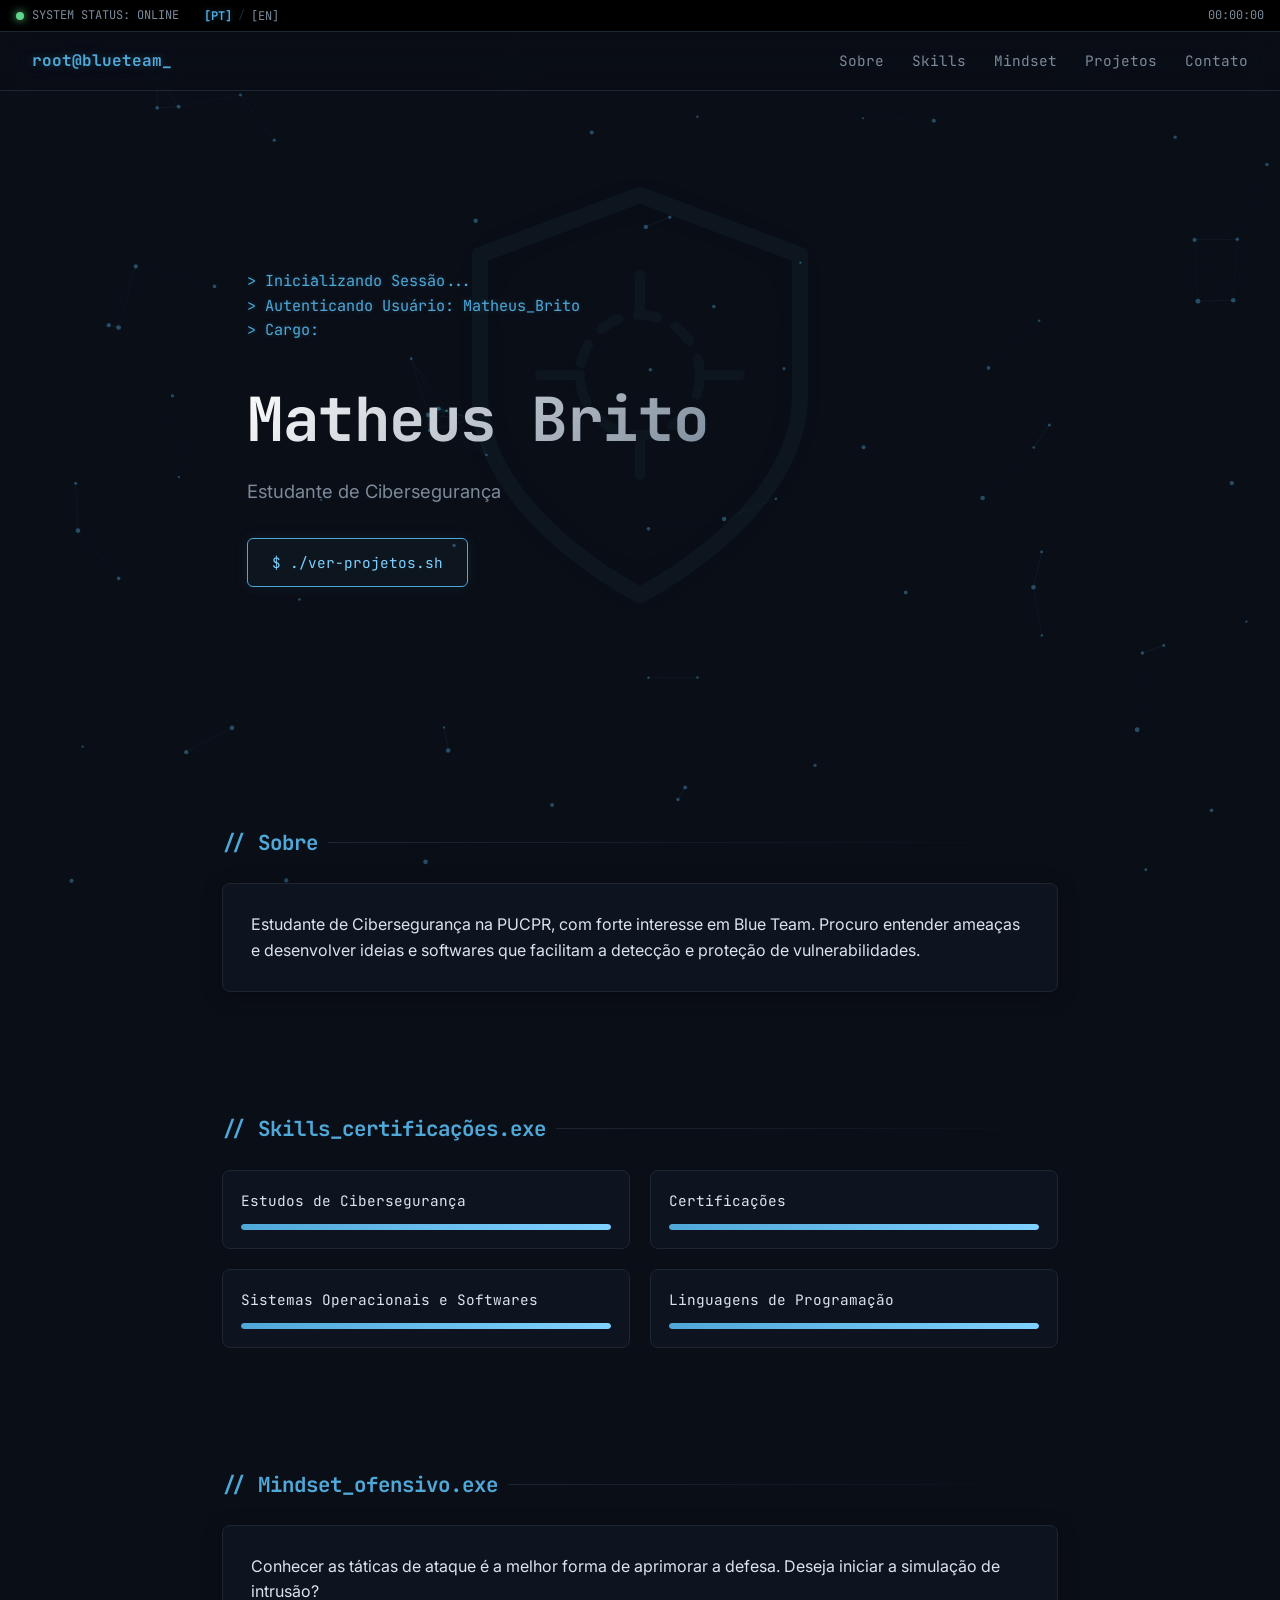
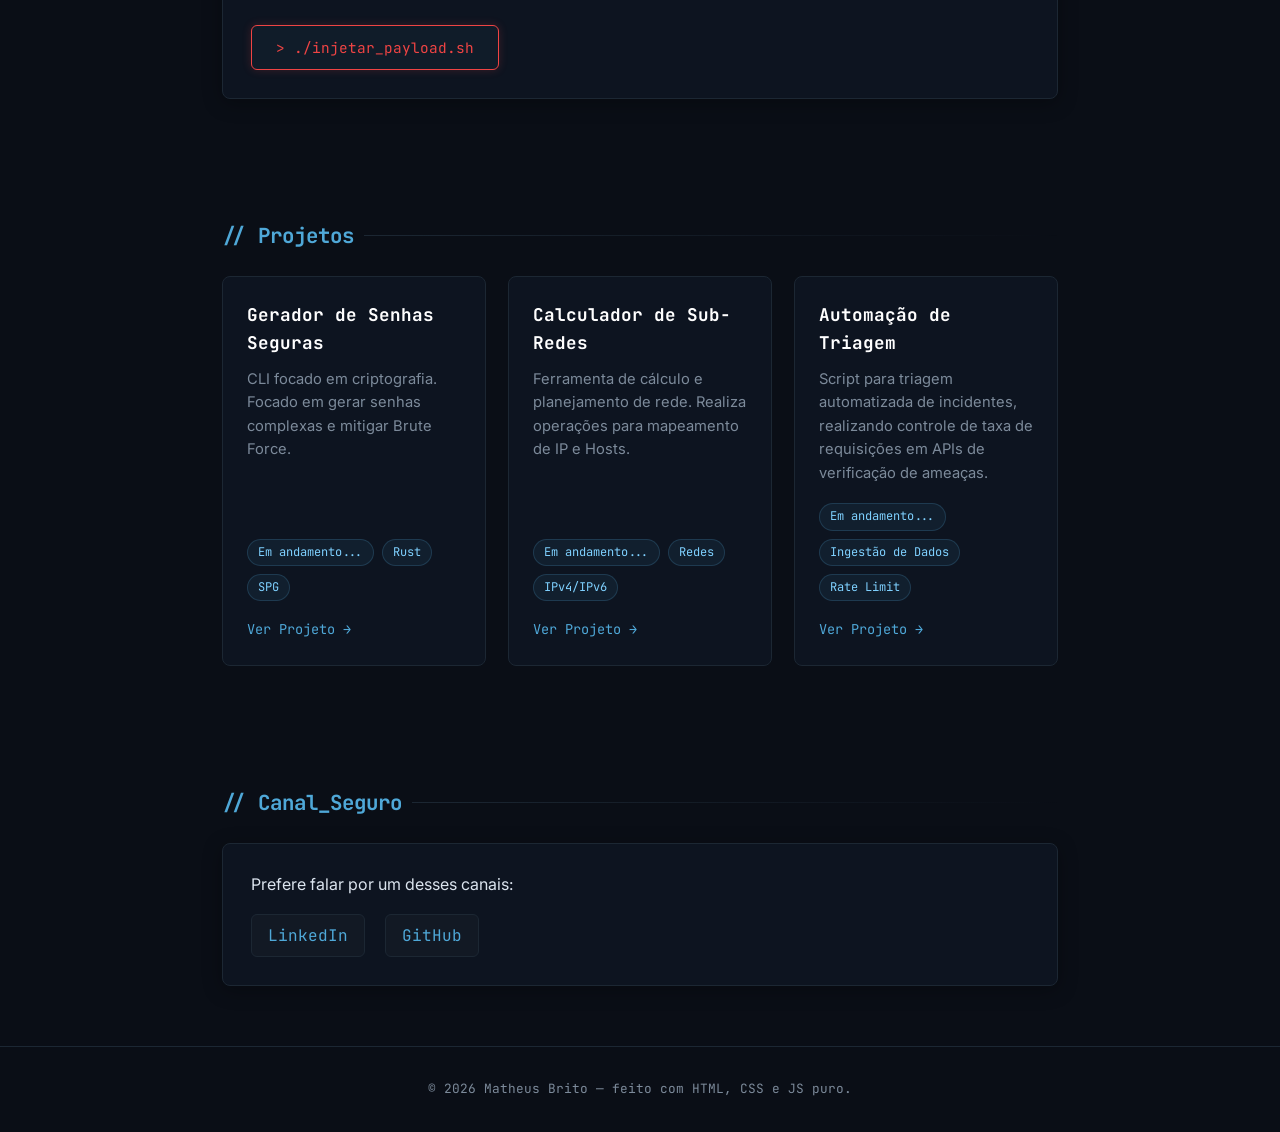
==== Portifólio/index.html @ d13e1cab "Add files via upload" ====
<!DOCTYPE html>
<html lang="pt-BR">
<head>
  <meta charset="UTF-8">
  <meta name="viewport" content="width=device-width, initial-scale=1.0">
  <title>Blue Team / SOC Analyst</title>
  <link rel="stylesheet" href="CSS/style.css">
  
 
  <link rel="preconnect" href="https://fonts.googleapis.com">
  <link rel="preconnect" href="https://fonts.gstatic.com" crossorigin>
  <link href="https://fonts.googleapis.com/css2?family=JetBrains+Mono:wght@400;500;700&family=Inter:wght@400;500;600&display=swap" rel="stylesheet">
 
</head>
<body>
  <!-- Div que realiza a varredura visual -->
  <div class="scan-wipe"></div>

  <canvas id="bgCanvas"></canvas>
 
  <div class="status-bar">
    <span class="status-dot"></span>
    <span data-lang-pt="SYSTEM STATUS: ONLINE" data-lang-en="SYSTEM STATUS: ONLINE">SYSTEM STATUS: ONLINE</span>
    
    <div class="language-switcher">
      <button type="button" id="btn-pt" class="lang-btn active" onclick="setLanguage('pt')">[PT]</button>
      <span style="color: var(--border);">/</span>
      <button type="button" id="btn-en" class="lang-btn" onclick="setLanguage('en')">[EN]</button>
    </div>

    <span class="status-bar-clock" id="clock">00:00:00</span>
  </div>
 
  <header class="nav">
    <div class="nav-logo">root@blueteam<span class="cursor-blink">_</span></div>
    <button type="button" class="nav-toggle" id="navToggle" aria-label="Abrir menu" aria-expanded="false" aria-controls="navLinks">
      <span></span><span></span><span></span>
    </button>
    <nav class="nav-links" id="navLinks">
      <a href="#sobre" data-lang-pt="Sobre" data-lang-en="About">Sobre</a>
      <a href="#skills" data-lang-pt="Skills" data-lang-en="Skills">Skills</a>
      <a href="#mindset" data-lang-pt="Mindset" data-lang-en="Mindset">Mindset</a>
      <a href="#projetos" data-lang-pt="Projetos" data-lang-en="Projects">Projetos</a>
      <a href="#contato" data-lang-pt="Contato" data-lang-en="Contact">Contato</a>
    </nav>
  </header>
 
  <section class="hero">
    <div class="shield-bg" aria-hidden="true">
      <svg class="symbol-blue" viewBox="0 0 24 24" fill="none" stroke="currentColor" stroke-width="0.8" stroke-linecap="round" stroke-linejoin="round">
        <path d="M12 22s8-4 8-10V5l-8-3-8 3v7c0 6 8 10 8 10z"/>
        <circle cx="12" cy="11" r="3" stroke-width="0.5" stroke-dasharray="1 1"/>
        <path d="M12 6v2M12 14v2M7 11h2M15 11h2" stroke-width="0.5"/>
      </svg>
      <svg class="symbol-red" style="display: none; color: #ef4444;" viewBox="0 0 24 24" fill="none" stroke="currentColor" stroke-width="1">
        <circle cx="12" cy="12" r="10" />
        <circle cx="12" cy="12" r="6" stroke-dasharray="2 3" />
        <circle cx="12" cy="12" r="2" fill="currentColor"/>
        <path d="M12 2v4M12 18v4M2 12h4M18 12h4"/>
      </svg>
    </div>

    <pre class="terminal-intro" id="terminalIntro"></pre>
    <h1 class="hero-name">Matheus Brito</h1>
    <p class="hero-subtitle" data-lang-pt="Estudante de Cibersegurança" data-lang-en="Cybersecurity Student">Estudante de Cibersegurança</p>
    <a href="#projetos" class="btn" data-lang-pt="$ ./ver-projetos.sh" data-lang-en="$ ./view-projects.sh">$ ./ver-projetos.sh</a>
  </section>
 
  <section id="sobre" class="section reveal">
    <h2 class="section-title" data-lang-pt="// Sobre" data-lang-en="// About">// sobre</h2>
    <div class="panel">
      <p data-lang-pt="Estudante de Cibersegurança na PUCPR, com forte interesse em Blue Team. Procuro entender ameaças e desenvolver ideias e softwares que facilitam a detecção e proteção de vulnerabilidades."
         data-lang-en="Cybersecurity student at PUCPR with a strong interest in Blue Team operations. I aim to understand threats and develop ideas and software that facilitate vulnerability detection and protection.">
         Estudante de Cibersegurança na PUCPR, com forte interesse em Blue Team. Procuro entender ameaças e desenvolver ideias e softwares que facilitam a detecção e proteção de vulnerabilidades.
      </p>
    </div>
  </section>
 
  <section id="skills" class="section reveal">
    <h2 class="section-title" data-lang-pt="// Skills_certificações.exe" data-lang-en="// Skills_certifications.exe">// Skills_certificações.exe</h2>
    <div class="skills-grid">
      <div class="skill-card">
        <div class="skill-name" data-lang-pt="Estudos de Cibersegurança" data-lang-en="Cybersecurity Studies">Estudos de Cibersegurança</div>
        <div class="skill-bar"><div class="skill-fill" data-width="100%"></div></div>
      </div>
      <div class="skill-card">
        <div class="skill-name" data-lang-pt="Certificações" data-lang-en="Certifications">Certificações</div>
        <div class="skill-bar"><div class="skill-fill" data-width="100%"></div></div>
      </div>
      <div class="skill-card">
        <div class="skill-name" data-lang-pt="Sistemas Operacionais e Softwares" data-lang-en="Operating Systems & Software">Sistemas Operacionais e Softwares</div>
        <div class="skill-bar"><div class="skill-fill" data-width="100%"></div></div>
      </div>
      <div class="skill-card">
        <div class="skill-name" data-lang-pt="Linguagens de Programação" data-lang-en="Programming Languages">Linguagens de Programação</div>
        <div class="skill-bar"><div class="skill-fill" data-width="100%"></div></div>
      </div>
    </div>
  </section>

  <section id="mindset" class="section reveal">
    <h2 class="section-title" data-lang-pt="// Mindset_ofensivo.exe" data-lang-en="// Offensive_mindset.exe">// Mindset_ofensivo.exe</h2>
    <div class="panel" style="position: relative; overflow: hidden;">
      <p id="redTeamText" data-lang-pt="Conhecer as táticas de ataque é a melhor forma de aprimorar a defesa. Deseja iniciar a simulação de intrusão?"
                         data-lang-en="Knowing attack tactics is the best way to improve defense. Would you like to start the intrusion simulation?">
        Conhecer as táticas de ataque é a melhor forma de aprimorar a defesa. Deseja iniciar a simulação de intrusão?
      </p>

      <button type="button" class="btn" id="btnRedTeam" style="margin-top: 20px; border-color: #ef4444; color: #ef4444; box-shadow: 0 0 10px rgba(239, 68, 68, 0.2);"
              data-lang-pt="&gt; ./injetar_payload.sh" data-lang-en="&gt; ./inject_payload.sh">
        &gt; ./injetar_payload.sh
      </button>

      <div id="purpleContent" style="display: none; margin-top: 20px;">
        <h3 style="color: var(--accent); font-family: var(--font-mono); margin-bottom: 12px;"
            data-lang-pt="[+] OVERRIDE BEM-SUCEDIDO: BEM-VINDO AO PURPLE TEAM"
            data-lang-en="[+] OVERRIDE SUCCESSFUL: WELCOME TO PURPLE TEAM">
          [+] OVERRIDE BEM-SUCEDIDO: BEM-VINDO AO PURPLE TEAM
        </h3>
        <p style="color: var(--text-dim); margin-bottom: 25px;"
           data-lang-pt="A segurança real acontece quando a defesa (Blue Team) e o ataque (Red Team) trabalham juntos. Estudar técnicas de Red Team me permite antecipar movimentos adversários, identificar vulnerabilidades antes que sejam exploradas e construir regras de detecção (SIEM) muito mais precisas e eficientes."
           data-lang-en="Real security happens when defense (Blue Team) and attack (Red Team) work together. Studying Red Team techniques allows me to anticipate adversary movements, identify vulnerabilities before they are exploited, and build much more precise and efficient detection rules (SIEM).">
          A segurança real acontece quando a defesa (Blue Team) e o ataque (Red Team) trabalham juntos. Estudar técnicas de Red Team me permite antecipar movimentos adversários, identificar vulnerabilidades antes que sejam exploradas e construir regras de detecção (SIEM) muito mais precisas e eficientes.
        </p>
        
        <button type="button" class="btn" id="btnRestoreBlue" style="border-color: var(--ok); color: var(--ok); box-shadow: 0 0 10px rgba(95, 214, 138, 0.2); margin-top: 0;"
                data-lang-pt="&gt; ./restaurar_defesas.sh" data-lang-en="&gt; ./restore_defenses.sh">
          &gt; ./restaurar_defesas.sh
        </button>
      </div>
    </div>
  </section>
 
  <section id="projetos" class="section reveal">
    <h2 class="section-title" id="projetosTitle" data-lang-pt="// Projetos" data-lang-en="// Projects">// Projetos</h2>
    
    <div id="blueProjects" class="projects-grid">
      <div class="project-card">
        <h3 data-lang-pt="Gerador de Senhas Seguras" data-lang-en="Secure Password Generator">Gerador de Senhas Seguras</h3>
        <p data-lang-pt="CLI focado em criptografia. Focado em gerar senhas complexas e mitigar Brute Force." data-lang-en="CLI focused on cryptography. Focused on generating complex passwords and mitigating Brute Force.">CLI focado em criptografia. Focado em gerar senhas complexas e mitigar Brute Force.</p>
        <div class="tags"><span class="tag" data-lang-pt="Em andamento..." data-lang-en="In progress...">Em andamento...</span><span class="tag">Rust</span><span class="tag">SPG</span></div>
        <a href="#" class="project-link" data-lang-pt="Ver Projeto &rarr;" data-lang-en="View Project &rarr;">Ver Projeto &rarr;</a>
      </div>
      <div class="project-card">
        <h3 data-lang-pt="Calculador de Sub-Redes" data-lang-en="Subnet Calculator">Calculador de Sub-Redes</h3>
        <p data-lang-pt="Ferramenta de cálculo e planejamento de rede. Realiza operações para mapeamento de IP e Hosts." data-lang-en="Network calculation and planning tool. Performs operations for IP and Host mapping.">Ferramenta de cálculo e planejamento de rede. Realiza operações para mapeamento de IP e Hosts.</p>
        <div class="tags"><span class="tag" data-lang-pt="Em andamento..." data-lang-en="In progress...">Em andamento...</span><span class="tag" data-lang-pt="Redes" data-lang-en="Networking">Redes</span><span class="tag">IPv4/IPv6</span></div>
        <a href="#" class="project-link" data-lang-pt="Ver Projeto &rarr;" data-lang-en="View Project &rarr;">Ver Projeto &rarr;</a>
      </div>
      <div class="project-card">
        <h3 data-lang-pt="Automação de Triagem" data-lang-en="Triage Automation">Automação de Triagem</h3>
        <p data-lang-pt="Script para triagem automatizada de incidentes, realizando controle de taxa de requisições em APIs de verificação de ameaças." data-lang-en="Script for automated incident triage, performing rate-limiting control on threat verification APIs.">Script para triagem automatizada de incidentes, realizando controle de taxa de requisições em APIs de verificação de ameaças.</p>
        <div class="tags"><span class="tag" data-lang-pt="Em andamento..." data-lang-en="In progress...">Em andamento...</span><span class="tag" data-lang-pt="Ingestão de Dados" data-lang-en="Data Ingestion">Ingestão de Dados</span><span class="tag">Rate Limit</span></div>
        <a href="#" class="project-link" data-lang-pt="Ver Projeto &rarr;" data-lang-en="View Project &rarr;">Ver Projeto &rarr;</a>
      </div>
    </div>

    <div id="redProjects" class="projects-grid" style="display: none;">
      <div class="project-card" style="border-color: #ef4444; border-style: dashed;">
        <h3 style="color: #ef4444;">Port Scanner</h3>
        <p data-lang-pt="Um script em Rust que realiza varreduras TCP connect em endereços IP locais ou redes autorizadas para identificar portas abertas e serviços rodando." data-lang-en="A Rust script that performs TCP connect scans on local IP addresses or authorized networks to identify open ports and running services.">Um script em Rust que realiza varreduras TCP connect em endereços IP locais ou redes autorizadas para identificar portas abertas e serviços rodando.</p>
        <div class="tags"><span class="tag" style="border-color: rgba(239, 68, 68, 0.4); color: #f87171;">Recon</span><span class="tag" style="border-color: rgba(239, 68, 68, 0.4); color: #f87171;">TCP Sockets</span></div>
        <a href="#" class="project-link" style="color: #ef4444;" data-lang-pt="Ver Projeto &rarr;" data-lang-en="View Project &rarr;">Ver Projeto &rarr;</a>
      </div>
      <div class="project-card" style="border-color: #ef4444; border-style: dashed;">
        <h3 style="color: #ef4444;" data-lang-pt="Verificador de Logs / Hash Cracker" data-lang-en="Log Analyzer / Hash Cracker">Verificador de Logs / Hash Cracker</h3>
        <p data-lang-pt="Uma ferramenta que lê arquivos de texto contendo hashes de senhas (como MD5 e SHA-256) e executa um ataque de força bruta ou dicionário comparando com uma lista de palavras comuns." data-lang-en="A tool that reads text files containing password hashes (such as MD5 and SHA-256) and performs a brute-force or dictionary attack comparing them against a common wordlist.">Uma ferramenta que lê arquivos de texto contendo hashes de senhas (como MD5 e SHA-256) e executa um ataque de força bruta ou dicionário comparando com uma lista de palavras comuns.</p>
        <div class="tags"><span class="tag" style="border-color: rgba(239, 68, 68, 0.4); color: #f87171;">Cryptography</span><span class="tag" style="border-color: rgba(239, 68, 68, 0.4); color: #f87171;" data-lang-pt="Password Cracking" data-lang-en="Password Cracking">Password Cracking</span></div>
        <a href="#" class="project-link" style="color: #ef4444;" data-lang-pt="Ver Projeto &rarr;" data-lang-en="View Project &rarr;">Ver Projeto &rarr;</a>
      </div>
    </div>
  </section>
 
  <section id="contato" class="section reveal">
    <h2 class="section-title" data-lang-pt="// Canal_Seguro" data-lang-en="// Secure_Channel">// canal seguro</h2>
    <div class="panel contact-panel">
      <p data-lang-pt="Prefere falar por um desses canais:" data-lang-en="Prefer to reach out through one of these channels:">Prefere falar por um desses canais:</p>
      <div class="contact-links">
        <!-- <a href="mailto:seuemail@exemplo.com">E-Mail</a> -->
        <a href="www.linkedin.com/in/matheus--brito-" target="_blank">LinkedIn</a>
        <a href="https://github.com/MathBrito0" target="_blank">GitHub</a>
      </div>
    </div>
  </section>
 
  <footer class="footer">
    <p data-lang-pt="© 2026 Matheus Brito — feito com HTML, CSS e JS puro." data-lang-en="© 2026 Matheus Brito — built with pure HTML, CSS, and JS.">© 2026 Matheus Brito — feito com HTML, CSS e JS puro.</p>
  </footer>

<!-- Modal de Aviso de Injeção (Red Team) -->
<div id="warningModal" style="display: none; position: fixed; top: 0; left: 0; width: 100vw; height: 100vh; background: rgba(0,0,0,0.85); z-index: 10000; justify-content: center; align-items: center; backdrop-filter: blur(6px);">
    <div style="background: #0d0608; border: 1px solid #ef4444; padding: 32px; max-width: 500px; width: 90%; text-align: center; box-shadow: 0 0 35px rgba(239, 68, 68, 0.35);">
      
      <h3 style="color: #ef4444; margin-bottom: 15px; font-family: 'JetBrains Mono', monospace; font-size: 1.1rem;"
          data-lang-pt="[!] ATENÇÃO: OPERAÇÃO CRÍTICA"
          data-lang-en="[!] WARNING: CRITICAL OPERATION">
        [!] ATENÇÃO: OPERAÇÃO CRÍTICA
      </h3>
      
      <p style="color: #ccc; margin-bottom: 25px; font-family: 'JetBrains Mono', monospace; font-size: 0.88rem; line-height: 1.5;">
        <span data-lang-pt="Você tem certeza que quer rodar esse comando no meu portfólio?"
              data-lang-en="Are you sure you want to run this command on my portfolio?">
          Você tem certeza que quer rodar esse comando no meu portfólio?
        </span>
        <br><br>
        <span style="color: #ef4444;"
              data-lang-pt="Eu não recomendo, isso pode causar consequências irreversíveis."
              data-lang-en="I do not recommend it, this may cause irreversible consequences.">
          Eu não recomendo, isso pode causar consequências irreversíveis.
        </span>
      </p>
      
      <div style="display: flex; gap: 15px; justify-content: center;">
        <button id="btnCancel" class="btn" style="border-color: #555; color: #aaa; margin-top: 0;"
                data-lang-pt="> Abortar"
                data-lang-en="> Abort">
          > Abortar
        </button>
        
        <button id="btnConfirm" class="btn" style="border-color: #ef4444; color: #ef4444; font-weight: bold; margin-top: 0;"
                data-lang-pt="> Sim, Injetar"
                data-lang-en="> Yes, Inject">
          > Sim, Injetar
        </button>
      </div>

    </div>
  </div> 
  <script src="JavaScript/main.js"></script>
</body>
</html>
---- Portifólio/CSS/style.css ----
.language-switcher {
  display: flex;
  align-items: center;
  gap: 4px;
  margin-left: 15px; /* Espaço separando do status */
}

.lang-btn {
  background: none;
  border: none;
  color: var(--text-dim);
  font-family: var(--font-mono);
  font-size: 0.75rem;
  cursor: pointer;
  padding: 0 2px;
  transition: color 0.2s ease, text-shadow 0.2s ease;
}

.lang-btn:hover {
  color: var(--accent-glow);
}

.lang-btn.active {
  color: var(--accent);
  font-weight: 700;
  text-shadow: 0 0 6px rgba(79, 168, 216, 0.4);
}
:root {
  --bg: #0a0e16;
  --bg-panel: #0d1420;
  --bg-panel-hover: #121c2c;
  --border: #1c2733;
  --border-glow: rgba(79, 168, 216, 0.4);
  --text: #dbe4ee;
  --text-dim: #7c8a9a;
  --accent: #4fa8d8;
  --accent-glow: #7fd1ff;
  --glow-shadow: rgba(79, 168, 216, 0.25);
  --ok: #5fd68a;
 
  --font-mono: 'JetBrains Mono', monospace;
  --font-sans: 'Inter', sans-serif;
}
 
* {
  margin: 0;
  padding: 0;
  box-sizing: border-box;
}

html { scroll-behavior: smooth; }
 
body {
  background: var(--bg);
  color: var(--text);
  font-family: var(--font-sans);
  line-height: 1.6;
  overflow-x: hidden;
  transition: background-color 0.8s ease, color 0.8s ease;
}

#bgCanvas {
  position: fixed;
  top: 0;
  left: 0;
  width: 100vw;
  height: 100vh;
  z-index: -1;
  pointer-events: none;
}

.shield-bg {
  position: absolute;
  top: 45%;
  left: 50%;
  transform: translate(-50%, -50%);
  width: clamp(280px, 45vw, 480px);
  height: clamp(280px, 45vw, 480px);
  pointer-events: none;
  z-index: 0;
  color: var(--accent);
  opacity: 0.05;
  animation: shieldFloat 8s ease-in-out infinite alternate;
}

.shield-bg svg {
  width: 100%;
  height: 100%;
  filter: drop-shadow(0 0 25px rgba(79, 168, 216, 0.4));
}

@keyframes shieldFloat {
  0% { transform: translate(-50%, -50%) scale(1); opacity: 0.04; filter: drop-shadow(0 0 15px rgba(79, 168, 216, 0.2)); }
  100% { transform: translate(-50%, -46%) scale(1.04); opacity: 0.08; filter: drop-shadow(0 0 35px rgba(127, 209, 255, 0.6)); }
}

.status-bar {
  display: flex;
  align-items: center;
  gap: 8px;
  background: #000;
  color: var(--text-dim);
  font-family: var(--font-mono);
  font-size: 0.75rem;
  padding: 6px 16px;
  border-bottom: 1px solid var(--border);
}
 
.status-dot {
  width: 8px;
  height: 8px;
  border-radius: 50%;
  background: var(--ok);
  box-shadow: 0 0 8px var(--ok);
  animation: pulse 2s infinite;
}

@keyframes pulse {
  0% { box-shadow: 0 0 0 0 rgba(95, 214, 138, 0.7); }
  70% { box-shadow: 0 0 0 8px rgba(95, 214, 138, 0); }
  100% { box-shadow: 0 0 0 0 rgba(95, 214, 138, 0); }
}
 
.status-bar-clock { margin-left: auto; }
 
.nav {
  position: sticky;
  top: 0;
  z-index: 100;
  display: flex;
  align-items: center;
  justify-content: space-between;
  padding: 16px 32px;
  background: rgba(10, 14, 22, 0.85);
  border-bottom: 1px solid var(--border);
  backdrop-filter: blur(12px);
  transition: border-color 0.3s ease;
}

.nav:hover { border-bottom-color: rgba(79, 168, 216, 0.2); }
 
.nav-logo {
  font-family: var(--font-mono);
  font-weight: 700;
  color: var(--accent);
  text-shadow: 0 0 10px rgba(79, 168, 216, 0.3);
}
 
.cursor-blink { animation: blink 1s step-end infinite; }
@keyframes blink { 50% { opacity: 0; } }
 
.nav-links {
  display: flex;
  gap: 28px;
  font-family: var(--font-mono);
}
 
.nav-links a {
  color: var(--text-dim);
  text-decoration: none;
  font-size: 0.9rem;
  transition: color 0.3s ease, text-shadow 0.3s ease;
}
 
.nav-links a:hover {
  color: var(--accent-glow);
  text-shadow: 0 0 8px rgba(127, 209, 255, 0.5);
}

.nav-toggle {
  display: none;
  flex-direction: column;
  gap: 5px;
  background: none;
  border: none;
  cursor: pointer;
}
 
.nav-toggle span {
  width: 24px;
  height: 2px;
  background: var(--text);
  transition: 0.3s;
}
 
.hero {
  position: relative;
  overflow: hidden;
  min-height: 75vh;
  display: flex;
  flex-direction: column;
  justify-content: center;
  align-items: flex-start;
  padding: 40px 32px;
  max-width: 850px;
  margin: 0 auto;
}

.terminal-intro, .hero-name, .hero-subtitle, .hero .btn {
  position: relative;
  z-index: 1;
}
 
.terminal-intro {
  font-family: var(--font-mono);
  font-size: 0.95rem;
  color: var(--accent);
  white-space: pre-wrap;
  min-height: 90px;
  text-shadow: 0 0 5px rgba(79, 168, 216, 0.3);
}
 
.hero-name {
  font-family: var(--font-mono);
  font-size: clamp(2.2rem, 6vw, 3.8rem);
  margin-top: 12px;
  letter-spacing: -0.5px;
  background: linear-gradient(135deg, #ffffff 0%, var(--text-dim) 100%);
  background-clip: text;
  -webkit-background-clip: text;
  -webkit-text-fill-color: transparent;
}
 
.hero-subtitle {
  color: var(--text-dim);
  margin-top: 8px;
  font-size: 1.15rem;
}

.btn {
  display: inline-block;
  margin-top: 32px;
  padding: 12px 24px;
  border: 1px solid var(--accent);
  border-radius: 6px;
  color: var(--accent-glow);
  font-family: var(--font-mono);
  font-size: 0.9rem;
  text-decoration: none;
  background: rgba(79, 168, 216, 0.05);
  box-shadow: 0 0 15px rgba(79, 168, 216, 0.1);
  transition: all 0.3s cubic-bezier(0.4, 0, 0.2, 1);
  cursor: pointer;
}
 
.btn:hover {
  background: var(--accent);
  color: #0a0e16;
  font-weight: 700;
  box-shadow: 0 0 25px rgba(79, 168, 216, 0.6);
  transform: translateY(-2px);
}
 
.section {
  max-width: 900px;
  margin: 0 auto;
  padding: 60px 32px;
}

.reveal {
  opacity: 0;
  transform: translateY(30px);
  transition: opacity 0.8s ease, transform 0.8s ease;
}

.reveal.active {
  opacity: 1;
  transform: translateY(0);
}
 
.section-title {
  font-family: var(--font-mono);
  color: var(--accent);
  font-size: 1.3rem;
  margin-bottom: 24px;
  display: flex;
  align-items: center;
  gap: 10px;
}

.section-title::after {
  content: "";
  flex: 1;
  height: 1px;
  background: linear-gradient(90deg, var(--border), transparent);
}
 
.panel {
  background: var(--bg-panel);
  border: 1px solid var(--border);
  border-radius: 8px;
  padding: 28px;
  box-shadow: 0 4px 20px rgba(0, 0, 0, 0.3);
  transition: border-color 0.3s ease, box-shadow 0.3s ease;
}

.panel:hover {
  border-color: var(--border-glow);
  box-shadow: 0 0 20px rgba(79, 168, 216, 0.1);
}
 
.skills-grid {
  display: grid;
  grid-template-columns: repeat(2, 1fr);
  gap: 20px;
}
 
.skill-card {
  background: var(--bg-panel);
  border: 1px solid var(--border);
  border-radius: 8px;
  padding: 18px;
  transition: all 0.3s ease;
}

.skill-card:hover {
  border-color: var(--border-glow);
  transform: translateY(-2px);
  box-shadow: 0 6px 20px rgba(0, 0, 0, 0.4);
}
 
.skill-name {
  font-family: var(--font-mono);
  font-size: 0.9rem;
  margin-bottom: 12px;
  color: var(--text);
}
 
.skill-bar {
  width: 100%;
  height: 6px;
  background: rgba(28, 39, 51, 0.8);
  border-radius: 3px;
  overflow: hidden;
}
 
.skill-fill {
  height: 100%;
  background: linear-gradient(90deg, var(--accent), var(--accent-glow));
  width: 0%;
  border-radius: 3px;
  box-shadow: 0 0 8px rgba(127, 209, 255, 0.5);
  transition: width 1.5s cubic-bezier(0.1, 0.5, 0.1, 1);
}
 
.skills-note {
  color: var(--text-dim);
  font-size: 0.85rem;
  margin-top: 18px;
  font-family: var(--font-mono);
}
 
.projects-grid {
  display: grid;
  grid-template-columns: repeat(auto-fit, minmax(260px, 1fr));
  gap: 22px;
}
 
.project-card {
  background: var(--bg-panel);
  border: 1px solid var(--border);
  border-radius: 8px;
  padding: 24px;
  display: flex;
  flex-direction: column;
  transition: all 0.3s cubic-bezier(0.4, 0, 0.2, 1);
  position: relative;
  overflow: hidden;
}
 
.project-card:hover {
  border-color: var(--accent);
  background: var(--bg-panel-hover);
  transform: translateY(-5px);
  box-shadow: 0 10px 30px -10px var(--glow-shadow);
}

.project-card h3 {
  font-family: var(--font-mono);
  font-size: 1.1rem;
  margin-bottom: 10px;
  color: #fff;
}
 
.project-card p {
  color: var(--text-dim);
  font-size: 0.92rem;
  margin-bottom: 18px;
  flex-grow: 1;
}
 
.tags {
  display: flex;
  gap: 8px;
  flex-wrap: wrap;
  margin-bottom: 18px;
}
 
.tag {
  font-family: var(--font-mono);
  font-size: 0.75rem;
  color: var(--accent-glow);
  background: rgba(79, 168, 216, 0.08);
  border: 1px solid rgba(79, 168, 216, 0.2);
  padding: 3px 10px;
  border-radius: 20px;
}
 
.project-link {
  color: var(--accent);
  font-family: var(--font-mono);
  font-size: 0.85rem;
  text-decoration: none;
  display: inline-flex;
  align-items: center;
  gap: 6px;
  transition: color 0.2s ease, gap 0.2s ease;
}
 
.project-link:hover {
  color: var(--accent-glow);
  gap: 10px;
  text-shadow: 0 0 8px rgba(127, 209, 255, 0.4);
}
 
.contact-links {
  display: flex;
  gap: 20px;
  margin-top: 16px;
  font-family: var(--font-mono);
}
 
.contact-links a {
  color: var(--accent);
  text-decoration: none;
  padding: 8px 16px;
  border: 1px solid var(--border);
  border-radius: 6px;
  background: rgba(255, 255, 255, 0.02);
  transition: all 0.3s ease;
}
 
.contact-links a:hover {
  border-color: var(--accent);
  color: var(--accent-glow);
  box-shadow: 0 0 15px rgba(79, 168, 216, 0.2);
  transform: translateY(-2px);
}
 
.footer {
  text-align: center;
  padding: 32px 24px;
  color: var(--text-dim);
  font-size: 0.8rem;
  font-family: var(--font-mono);
  border-top: 1px solid var(--border);
}
 
@media (max-width: 640px) {
  .nav-toggle { display: flex; }
  .nav-links {
    display: none;
    position: absolute;
    top: 100%;
    left: 0;
    right: 0;
    background: rgba(10, 14, 22, 0.98);
    flex-direction: column;
    padding: 20px 32px;
    border-bottom: 1px solid var(--border);
    backdrop-filter: blur(12px);
  }
  .nav-links.open { display: flex; }
  .skills-grid { grid-template-columns: 1fr; }
  .contact-links { flex-direction: column; }
}

/* ==========================================================
   EFEITOS RED TEAM, PURPLE TEAM E SCANNER
   ========================================================== */
body.red-alert::before {
  content: "";
  position: fixed;
  top: 0; left: 0; width: 100vw; height: 100vh;
  background: rgba(239, 68, 68, 0.05);
  box-shadow: inset 0 0 120px rgba(239, 68, 68, 0.4);
  z-index: 9999;
  pointer-events: none;
  animation: redPulse 0.4s infinite alternate;
}

@keyframes redPulse {
  0% { opacity: 0.3; }
  100% { opacity: 1; }
}

@keyframes glitch-anim {
  0% { transform: translate(-50%, -50%) skew(0deg); opacity: 0.8; filter: drop-shadow(4px 0 0 red) drop-shadow(-4px 0 0 blue); }
  20% { transform: translate(-48%, -52%) skew(6deg); opacity: 0.6; }
  40% { transform: translate(-52%, -48%) skew(-6deg); opacity: 0.9; }
  60% { transform: translate(-50%, -45%) skew(3deg); opacity: 0.7; }
  80% { transform: translate(-49%, -51%) skew(-3deg); opacity: 0.9; filter: drop-shadow(-4px 0 0 red) drop-shadow(4px 0 0 blue); }
  100% { transform: translate(-50%, -50%) skew(0deg); opacity: 0.8; }
}

.glitch-active {
  animation: glitch-anim 0.15s linear infinite !important;
}

/* Modo Purple Team */
body.purple-mode {
  --bg: #030305;
  --bg-panel: #0a0712;
  --bg-panel-hover: #120c20;
  --border: #3b1d54;
  --border-glow: rgba(168, 85, 247, 0.6);
  --accent: #a855f7;
  --accent-glow: #d8b4fe;
  --glow-shadow: rgba(168, 85, 247, 0.3);
  font-family: var(--font-mono);
}

body.purple-mode::after {
  content: " ";
  display: block;
  position: fixed;
  top: 0; left: 0; bottom: 0; right: 0;
  background: linear-gradient(rgba(18, 16, 16, 0) 50%, rgba(0, 0, 0, 0.3) 50%);
  background-size: 100% 4px;
  z-index: 9998;
  pointer-events: none;
}

body.purple-mode #bgCanvas,
body.purple-mode .shield-bg {
  filter: hue-rotate(65deg);
  transition: filter 1.5s ease;
}

body.purple-mode .panel,
body.purple-mode .project-card,
body.purple-mode .skill-card,
body.purple-mode .btn {
  border-radius: 0;
  border-style: dashed;
}

body.purple-mode h1,
body.purple-mode h2,
body.purple-mode h3 {
  letter-spacing: 1.5px;
}

/* Efeito Scanner (Retorno ao Blue Team) */
.scan-wipe {
  position: fixed;
  top: -100%;
  left: 0;
  width: 100vw;
  height: 100vh;
  background: linear-gradient(to bottom, rgba(95, 214, 138, 0) 0%, rgba(95, 214, 138, 0.1) 90%, rgba(95, 214, 138, 0.8) 100%);
  border-bottom: 3px solid var(--ok);
  z-index: 10000;
  pointer-events: none;
}

.scan-active .scan-wipe {
  animation: scanDown 1.8s cubic-bezier(0.4, 0, 0.2, 1) forwards;
}

@keyframes scanDown {
  0% { top: -100%; }
  100% { top: 100%; }
}
  </style>
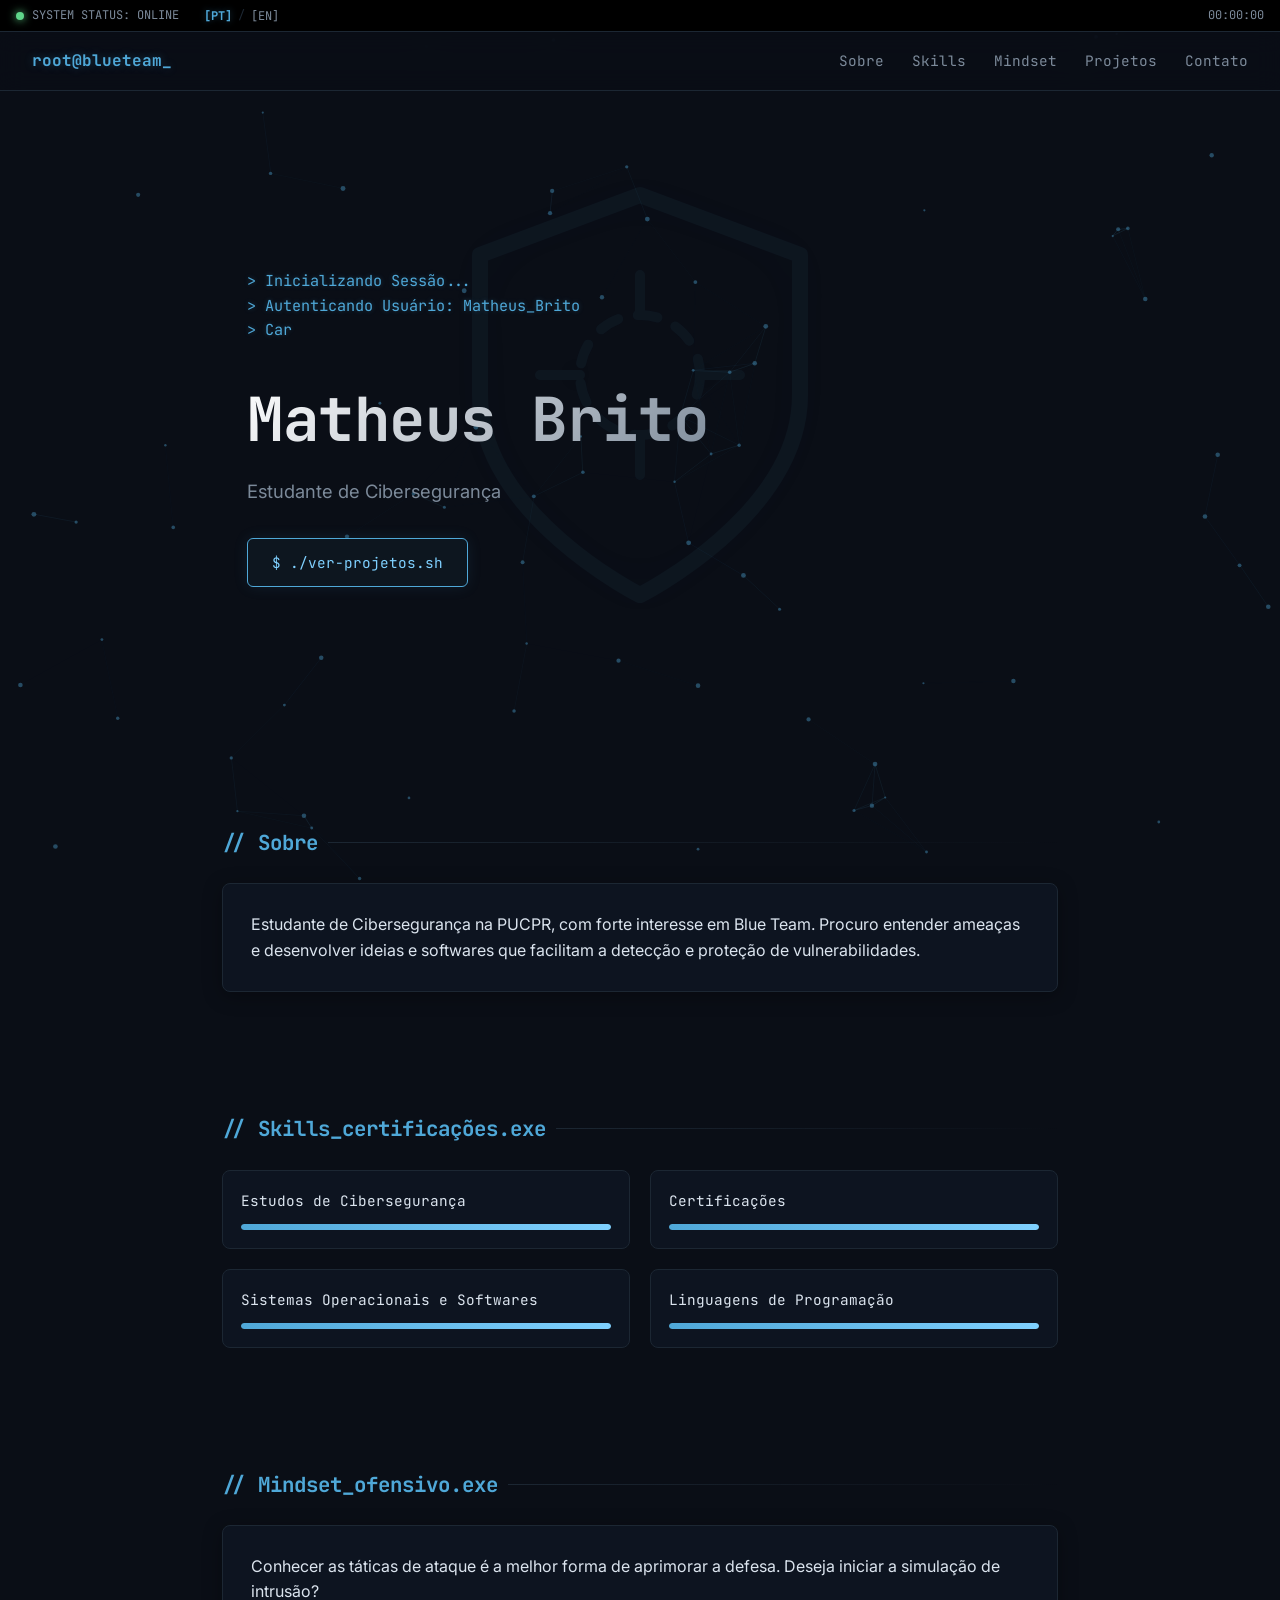
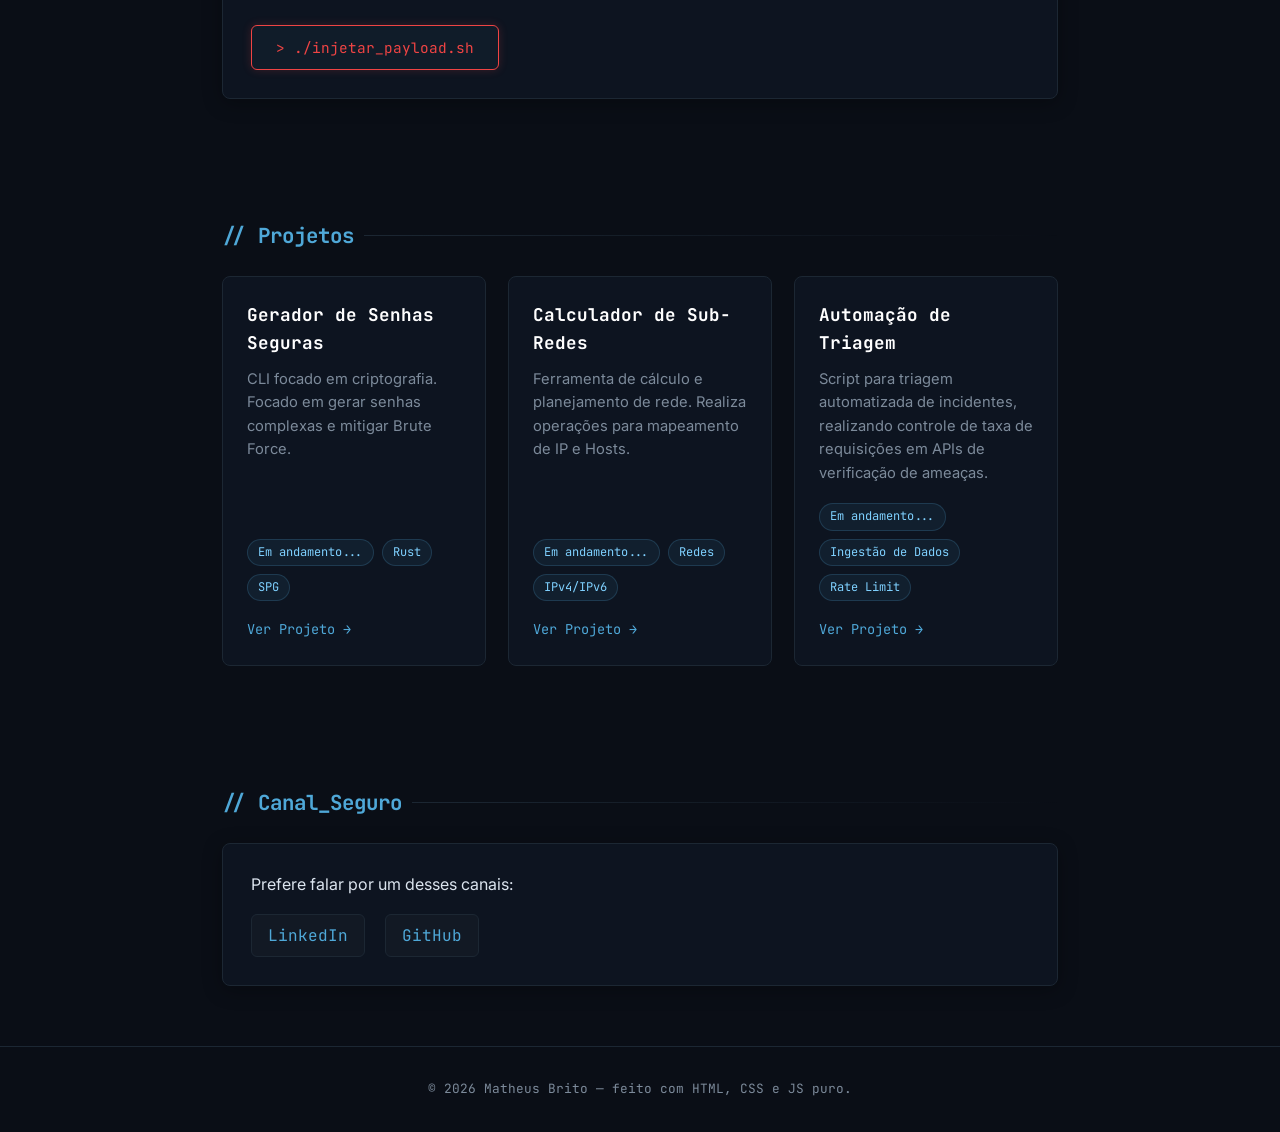
==== commit 45944bcc: "Change greeting from 'Hello' to 'Goodbye'" ====
--- a/Portifólio/index.html
+++ b/Portifólio/index.html
@@ -177,8 +177,8 @@
       <p data-lang-pt="Prefere falar por um desses canais:" data-lang-en="Prefer to reach out through one of these channels:">Prefere falar por um desses canais:</p>
       <div class="contact-links">
         <!-- <a href="mailto:seuemail@exemplo.com">E-Mail</a> -->
-        <a href="www.linkedin.com/in/matheus--brito-" target="_blank">LinkedIn</a>
-        <a href="https://github.com/MathBrito0" target="_blank">GitHub</a>
+        <a href="https://www.linkedin.com/in/matheus--brito-" target="_blank" rel="noopener noreferrer">LinkedIn</a>
+        <a href="https://github.com/MathBrito0" target="_blank" rel="noopener noreferrer">GitHub</a>
       </div>
     </div>
   </section>
